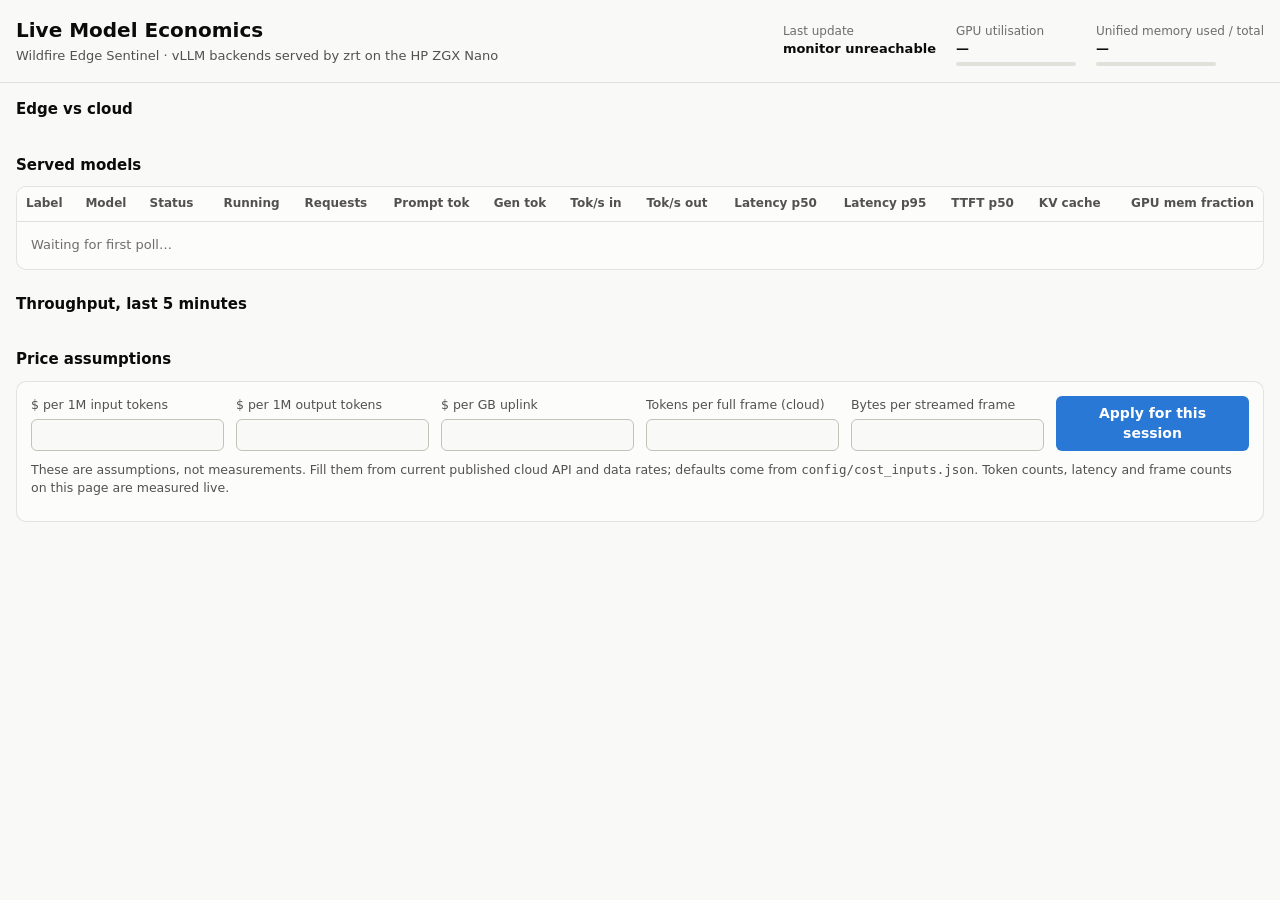
==== sentinel/static/monitor.html @ 72473379 "feat: live model economics dashboard python -m sentinel.monitor polls every zrt-served vLLM backend " ====
<!doctype html>
<html lang="en">
<head>
<meta charset="utf-8">
<meta name="viewport" content="width=device-width, initial-scale=1">
<title>Live Model Economics</title>
<style>
  :root {
    color-scheme: light;
    --page:#f9f9f7; --surface:#fcfcfb; --fg:#0b0b0b; --fg2:#52514e; --muted:#6f6d68;
    --grid:#e1e0d9; --axis:#c3c2b7; --ring:rgba(11,11,11,0.10);
    --s-in:#2a78d6; --s-out:#eb6834;
    --good:#0ca30c; --critical:#d03b3b; --accent:#2a78d6; --accent-fg:#fff;
  }
  @media (prefers-color-scheme: dark) {
    :root:not([data-theme="light"]) {
      color-scheme: dark;
      --page:#0d0d0d; --surface:#1a1a19; --fg:#ffffff; --fg2:#c3c2b7; --muted:#9a9890;
      --grid:#2c2c2a; --axis:#383835; --ring:rgba(255,255,255,0.10);
      --s-in:#3987e5; --s-out:#d95926; --accent:#3987e5;
    }
  }
  :root[data-theme="dark"] {
    color-scheme: dark;
    --page:#0d0d0d; --surface:#1a1a19; --fg:#ffffff; --fg2:#c3c2b7; --muted:#9a9890;
    --grid:#2c2c2a; --axis:#383835; --ring:rgba(255,255,255,0.10);
    --s-in:#3987e5; --s-out:#d95926; --accent:#3987e5;
  }
  * { box-sizing:border-box; }
  body { margin:0; background:var(--page); color:var(--fg);
         font:14px/1.45 system-ui, -apple-system, "Segoe UI", sans-serif; }
  header { display:flex; flex-wrap:wrap; gap:8px 24px; justify-content:space-between; align-items:flex-end;
           padding:16px; border-bottom:1px solid var(--ring); }
  h1 { font-size:20px; margin:0; }
  .sub { color:var(--fg2); font-size:13px; margin:2px 0 0; }
  .hstats { display:flex; flex-wrap:wrap; gap:6px 20px; margin:0; font-size:13px; }
  .hstats div { display:flex; flex-direction:column; min-width:0; }
  .hstats dt { color:var(--muted); font-size:12px; }
  .hstats dd { margin:0; font-weight:600; font-variant-numeric:tabular-nums; }
  .meter { height:4px; width:120px; max-width:100%; background:var(--grid); border-radius:2px; margin-top:3px; overflow:hidden; }
  .meter span { display:block; height:100%; background:var(--accent); border-radius:2px; width:0; }
  main { padding:16px; max-width:1400px; margin:0 auto; }
  section { margin-bottom:24px; }
  h2 { font-size:15px; margin:0 0 10px; }
  .card { background:var(--surface); border:1px solid var(--ring); border-radius:10px; padding:14px; min-width:0; }
  .tiles { display:grid; gap:12px; grid-template-columns:repeat(auto-fit, minmax(min(100%, 230px), 1fr)); }
  .tile h3 { font-size:13px; font-weight:500; color:var(--fg2); margin:0 0 6px; }
  .big { font-size:28px; font-weight:650; line-height:1.15; overflow-wrap:anywhere; }
  .detail { color:var(--fg2); font-size:12.5px; margin-top:6px; }
  .detail b { color:var(--fg); font-weight:600; }
  .hint { color:var(--muted); font-size:13px; font-style:italic; }
  .vs { display:grid; grid-template-columns:1fr 1fr; gap:10px; }
  .vs .big { font-size:21px; white-space:nowrap; }
  .vs small { display:block; color:var(--muted); font-size:12px; }
  .tablewrap { overflow-x:auto; border:1px solid var(--ring); border-radius:10px; background:var(--surface); }
  table { border-collapse:collapse; width:100%; font-variant-numeric:tabular-nums; font-size:13px; }
  th, td { padding:8px 9px; text-align:right; white-space:nowrap; border-bottom:1px solid var(--grid); }
  th { color:var(--fg2); font-weight:600; font-size:12px; position:sticky; top:0; background:var(--surface); }
  th:first-child, td:first-child, th:nth-child(2), td:nth-child(2), th:nth-child(3), td:nth-child(3) { text-align:left; }
  tr:last-child td { border-bottom:0; }
  td.uri { max-width:200px; overflow:hidden; text-overflow:ellipsis; color:var(--fg2); }
  .status { display:inline-flex; align-items:center; gap:5px; font-weight:600; }
  .status::before { content:""; width:8px; height:8px; border-radius:50%; background:currentColor; }
  .status.ok { color:var(--good); } .status.bad { color:var(--critical); }
  .status span { color:var(--fg); font-weight:500; }
  .sparks { display:grid; gap:12px; grid-template-columns:repeat(auto-fit, minmax(min(100%, 320px), 1fr)); }
  .spark-head { display:flex; justify-content:space-between; gap:8px; align-items:baseline; flex-wrap:wrap; }
  .spark-head strong { font-size:14px; }
  .legend { display:flex; gap:12px; font-size:12px; color:var(--fg2); }
  .legend i { display:inline-block; width:12px; height:2px; vertical-align:middle; margin-right:4px; border-radius:1px; }
  .plot { position:relative; margin-top:8px; }
  .plot svg { display:block; width:100%; height:90px; overflow:visible; touch-action:none; }
  .plot .gridl { stroke:var(--grid); stroke-width:1; }
  .plot .base { stroke:var(--axis); stroke-width:1; }
  .plot path { fill:none; stroke-width:2; stroke-linejoin:round; stroke-linecap:round; vector-effect:non-scaling-stroke; }
  .plot .l-in { stroke:var(--s-in); } .plot .l-out { stroke:var(--s-out); }
  .plot .cross { stroke:var(--axis); stroke-width:1; vector-effect:non-scaling-stroke; }
  .axisnote { display:flex; justify-content:space-between; color:var(--muted); font-size:11px; font-variant-numeric:tabular-nums; }
  .tip { position:absolute; top:0; pointer-events:none; background:var(--surface); border:1px solid var(--ring);
         border-radius:6px; padding:4px 8px; font-size:12px; white-space:nowrap; box-shadow:0 2px 8px rgba(0,0,0,.15);
         font-variant-numeric:tabular-nums; display:none; }
  form.prices { display:grid; gap:12px; grid-template-columns:repeat(auto-fit, minmax(min(100%, 180px), 1fr)); align-items:end; }
  label { display:flex; flex-direction:column; gap:4px; font-size:12.5px; color:var(--fg2); }
  input { font:inherit; color:var(--fg); background:var(--page); border:1px solid var(--axis); border-radius:6px; padding:6px 8px; width:100%; }
  input:focus-visible, button:focus-visible { outline:2px solid var(--accent); outline-offset:2px; }
  button { font:inherit; font-weight:600; padding:7px 14px; border-radius:6px; border:0; cursor:pointer;
           background:var(--accent); color:var(--accent-fg); }
  .note { color:var(--fg2); font-size:12.5px; margin:10px 0 0; }
  .empty { padding:14px; color:var(--muted); }
  @media (max-width:520px) { .big { font-size:24px; } header { padding:12px 16px; } main { padding:12px 16px; } }
</style>
</head>
<body>
<header>
  <div>
    <h1>Live Model Economics</h1>
    <p class="sub">Wildfire Edge Sentinel · vLLM backends served by zrt on the HP ZGX Nano</p>
  </div>
  <dl class="hstats" aria-live="polite">
    <div><dt>Last update</dt><dd id="h-ts">—</dd></div>
    <div><dt>GPU utilisation</dt><dd id="h-gpu">—</dd><div class="meter" aria-hidden="true"><span id="m-gpu"></span></div></div>
    <div><dt>Unified memory used / total</dt><dd id="h-mem">—</dd><div class="meter" aria-hidden="true"><span id="m-mem"></span></div></div>
  </dl>
</header>
<main>
  <section aria-labelledby="econ-h">
    <h2 id="econ-h">Edge vs cloud</h2>
    <div class="tiles" id="tiles"></div>
  </section>

  <section aria-labelledby="models-h">
    <h2 id="models-h">Served models</h2>
    <div class="tablewrap" tabindex="0" role="region" aria-labelledby="models-h">
      <table>
        <thead><tr>
          <th scope="col">Label</th><th scope="col">Model</th><th scope="col">Status</th>
          <th scope="col">Running</th><th scope="col">Requests</th>
          <th scope="col">Prompt tok</th><th scope="col">Gen tok</th>
          <th scope="col">Tok/s in</th><th scope="col">Tok/s out</th>
          <th scope="col">Latency p50</th><th scope="col">Latency p95</th><th scope="col">TTFT p50</th>
          <th scope="col">KV cache</th><th scope="col">GPU mem fraction</th>
        </tr></thead>
        <tbody id="rows"><tr><td colspan="14" class="empty">Waiting for first poll…</td></tr></tbody>
      </table>
    </div>
  </section>

  <section aria-labelledby="tp-h">
    <h2 id="tp-h">Throughput, last 5 minutes</h2>
    <div class="sparks" id="sparks"></div>
  </section>

  <section aria-labelledby="pr-h">
    <h2 id="pr-h">Price assumptions</h2>
    <div class="card">
      <form class="prices" id="prices">
        <label>$ per 1M input tokens<input name="usd_per_mtok_in" type="number" min="0" step="any" inputmode="decimal" required></label>
        <label>$ per 1M output tokens<input name="usd_per_mtok_out" type="number" min="0" step="any" inputmode="decimal" required></label>
        <label>$ per GB uplink<input name="usd_per_gb" type="number" min="0" step="any" inputmode="decimal" required></label>
        <label>Tokens per full frame (cloud)<input name="tokens_per_full_frame" type="number" min="0" step="any" inputmode="decimal" required></label>
        <label>Bytes per streamed frame<input name="bytes_per_frame" type="number" min="0" step="any" inputmode="decimal" required></label>
        <button type="submit">Apply for this session</button>
      </form>
      <p class="note">These are assumptions, not measurements. Fill them from current published cloud API
        and data rates; defaults come from <code>config/cost_inputs.json</code>. Token counts, latency and
        frame counts on this page are measured live.</p>
      <p class="note" id="price-msg" role="status"></p>
    </div>
  </section>
</main>
<script>
(() => {
  const $ = (id) => document.getElementById(id);
  const WINDOW_MS = 5 * 60 * 1000;
  const history = {};        // label -> [{t, in, out}]
  let pricesLoaded = false, hover = null;   // hover survives the 2 s re-render

  const esc = (s) => String(s ?? "").replace(/[&<>"']/g, (c) => ({"&":"&amp;","<":"&lt;",">":"&gt;",'"':"&quot;","'":"&#39;"}[c]));
  const isNum = (v) => typeof v === "number" && isFinite(v);
  const DASH = "—";
  function num(v, d = 1) {
    if (!isNum(v)) return DASH;
    const a = Math.abs(v);
    if (a >= 1e9) return (v / 1e9).toFixed(d) + "B";
    if (a >= 1e6) return (v / 1e6).toFixed(d) + "M";
    if (a >= 1e3) return (v / 1e3).toFixed(d) + "k";
    return Number.isInteger(v) ? String(v) : v.toFixed(d);
  }
  const rate = (v) => isNum(v) ? (v >= 100 ? Math.round(v).toLocaleString() : v.toFixed(1)) : DASH;
  const dur = (s) => !isNum(s) ? DASH : s < 1 ? Math.round(s * 1000) + " ms" : s.toFixed(2) + " s";
  const pct = (v, d = 0) => isNum(v) ? v.toFixed(d) + "%" : DASH;
  const gb = (v) => isNum(v) ? v.toFixed(1) + " GB" : DASH;
  function bytes(v) {
    if (!isNum(v)) return DASH;
    const u = ["B", "KB", "MB", "GB", "TB"]; let i = 0;
    while (Math.abs(v) >= 1000 && i < u.length - 1) { v /= 1000; i++; }
    return (i ? v.toFixed(1) : Math.round(v)) + " " + u[i];
  }
  function usd(v) {
    if (!isNum(v)) return DASH;
    if (v === 0) return "$0";
    if (v < 0.0001) return "<$0.0001";
    if (v < 0.01) return "$" + v.toPrecision(2);
    return "$" + v.toLocaleString(undefined, { minimumFractionDigits: 2, maximumFractionDigits: 2 });
  }

  function header(d) {
    $("h-ts").textContent = new Date(d.ts * 1000).toLocaleTimeString();
    const s = d.system || {};
    $("h-gpu").textContent = pct(s.gpu_util_pct);
    $("m-gpu").style.width = isNum(s.gpu_util_pct) ? Math.min(100, s.gpu_util_pct) + "%" : "0";
    $("h-mem").textContent = isNum(s.mem_used_gb) && isNum(s.mem_total_gb) ? `${gb(s.mem_used_gb)} / ${gb(s.mem_total_gb)}` : DASH;
    $("m-mem").style.width = isNum(s.mem_used_gb) && s.mem_total_gb > 0 ? (100 * s.mem_used_gb / s.mem_total_gb) + "%" : "0";
  }

  function tiles(d) {
    const e = d.economics, t = e.total, p = d.prices, priced = p.usd_per_mtok_in > 0 || p.usd_per_mtok_out > 0;
    const out = [], nm = Object.keys(e.models).length;
    out.push(`<div class="card tile"><h3>Tokens processed at the edge</h3>
      <div class="big">${num(t.edge_tokens)}</div>
      <div class="detail"><b>${num(t.prompt_tokens)}</b> input · <b>${num(t.generation_tokens)}</b> output, across ${nm} model${nm === 1 ? "" : "s"} that reported. None of it left the device.</div></div>`);
    out.push(`<div class="card tile"><h3>Equivalent cloud API cost</h3>
      ${priced ? `<div class="big">${usd(t.cloud_equiv_usd)}</div>` : `<div class="big hint">set prices to see $</div>`}
      <div class="detail">What the same input and output tokens would cost at the price assumptions below.</div></div>`);
    const q = e.pipeline;
    if (!q) {
      out.push(`<div class="card tile"><h3>Cascade vs cloud-per-frame</h3><div class="hint">No pipeline data. Start the monitor with
        <code>--pipeline-url http://localhost:8080/api/state</code> while the demo runs.</div></div>`);
    } else {
      const tokHint = p.tokens_per_full_frame > 0 ? "" : `<small>set tokens per full frame</small>`;
      out.push(`<div class="card tile"><h3>Cloud-per-frame cost for frames seen vs edge cascade</h3>
        <div class="vs">
          <div><small>Cloud VLM on every frame</small><div class="big">${priced && p.tokens_per_full_frame > 0 ? usd(q.cloud_per_frame_usd) : DASH}</div>${tokHint}
            <small>${num(q.cloud_per_frame_tokens)} tokens</small></div>
          <div><small>Edge cascade (uplink only)</small><div class="big">${usd(q.edge_uplink_usd)}</div>
            <small>0 cloud tokens · ${num(q.vlm_tokens)} local</small></div>
        </div></div>`);
      out.push(`<div class="card tile"><h3>Model calls avoided by the cascade</h3>
        <div class="big">${num(q.cascade_calls_avoided, 1)}</div>
        <div class="detail"><b>${num(q.frames_seen)}</b> frames seen, <b>${num(q.vlm_calls)}</b> VLM calls
          ${isNum(q.frames_per_vlm_call) ? `· one call per <b>${num(q.frames_per_vlm_call)}</b> frames` : ""}</div></div>`);
      const r = q.upstream_saving_ratio;
      const saved = !isNum(r) ? `<span class="hint">set bytes per frame</span>`
        : q.bytes_up === 0 ? "Nothing sent upstream yet"
        : `${(100 * r).toFixed(r > 0.999 ? 3 : 1)}% less upstream than streaming`;
      out.push(`<div class="card tile"><h3>Bytes sent vs streaming video</h3>
        <div class="vs">
          <div><small>Sent by the cascade</small><div class="big">${bytes(q.bytes_up)}</div></div>
          <div><small>Streaming every frame</small><div class="big">${p.bytes_per_frame > 0 ? bytes(q.video_bytes_equiv) : DASH}</div></div>
        </div><div class="detail">${saved}${p.usd_per_gb > 0 && p.bytes_per_frame > 0 ? ` · video upload ≈ ${usd(q.video_upload_usd)}` : ""}</div></div>`);
    }
    $("tiles").innerHTML = out.join("");
  }

  function rows(d) {
    if (!d.models.length) { $("rows").innerHTML = `<tr><td colspan="14" class="empty">No vllm-*.json in the run dir. Is zrt serving a model?</td></tr>`; return; }
    $("rows").innerHTML = d.models.map((m) => {
      const ok = m.status === "ok";
      return `<tr>
        <td><strong>${esc(m.label)}</strong></td>
        <td class="uri" title="${esc(m.model_uri)}">${esc(m.model_uri) || DASH}</td>
        <td><span class="status ${ok ? "ok" : "bad"}" ${ok ? "" : `title="${esc(m.error)}"`}><span>${ok ? "live" : "unreachable"}</span></span></td>
        <td>${num(m.running, 0)}</td><td>${num(m.requests)}</td>
        <td>${num(m.prompt_tokens)}</td><td>${num(m.generation_tokens)}</td>
        <td>${rate(m.prompt_tok_per_s)}</td><td>${rate(m.gen_tok_per_s)}</td>
        <td>${dur(m.latency_p50_s)}</td><td>${dur(m.latency_p95_s)}</td><td>${dur(m.ttft_p50_s)}</td>
        <td>${pct(m.kv_cache_pct, 1)}</td><td>${isNum(m.gpu_memory_fraction) ? Math.round(m.gpu_memory_fraction * 100) + "%" : DASH}</td></tr>`;
    }).join("");
  }

  function record(d) {
    const now = d.ts * 1000;
    for (const m of d.models) {
      const h = history[m.label] || (history[m.label] = []);
      h.push({ t: now, in: m.prompt_tok_per_s, out: m.gen_tok_per_s });
      while (h.length && h[0].t < now - WINDOW_MS) h.shift();
    }
  }

  // one path per series; null rates break the line instead of drawing a false zero
  function pathFor(h, key, t0, ymax) {
    let dstr = "", pen = false;
    for (const p of h) {
      if (!isNum(p[key])) { pen = false; continue; }
      const x = ((p.t - t0) / WINDOW_MS) * 300, y = 60 - (p[key] / ymax) * 56;
      dstr += (pen ? "L" : "M") + x.toFixed(1) + " " + y.toFixed(1);
      pen = true;
    }
    return dstr;
  }

  function sparks(d) {
    const now = d.ts * 1000, t0 = now - WINDOW_MS;
    const html = d.models.map((m, i) => {
      const h = history[m.label] || [];
      const vals = h.flatMap((p) => [p.in, p.out]).filter(isNum);
      const ymax = Math.max(1, ...vals);
      return `<div class="card">
        <div class="spark-head"><strong>${esc(m.label)}</strong>
          <span class="legend"><span><i style="background:var(--s-in)"></i>input ${rate(m.prompt_tok_per_s)} tok/s</span>
          <span><i style="background:var(--s-out)"></i>output ${rate(m.gen_tok_per_s)} tok/s</span></span></div>
        <div class="plot" data-i="${i}">
          <svg viewBox="0 0 300 60" preserveAspectRatio="none" role="img"
               aria-label="${esc(m.label)} input and output tokens per second over the last 5 minutes; peak ${rate(ymax)} tok/s">
            <line class="gridl" x1="0" x2="300" y1="4" y2="4" vector-effect="non-scaling-stroke"/>
            <line class="base" x1="0" x2="300" y1="60" y2="60" vector-effect="non-scaling-stroke"/>
            <path class="l-in" d="${pathFor(h, "in", t0, ymax)}"/>
            <path class="l-out" d="${pathFor(h, "out", t0, ymax)}"/>
            <line class="cross" x1="0" x2="0" y1="0" y2="60" visibility="hidden"/>
          </svg>
          <div class="tip"></div>
        </div>
        <div class="axisnote"><span>−5 min</span><span>top line ${rate(ymax)} tok/s</span><span>now</span></div></div>`;
    }).join("");
    $("sparks").innerHTML = html || `<div class="card empty">No models yet.</div>`;
    $("sparks").querySelectorAll(".plot").forEach((el) => {
      const m = d.models[+el.dataset.i], h = history[m.label] || [];
      const svg = el.querySelector("svg"), cross = el.querySelector(".cross"), tip = el.querySelector(".tip");
      const move = (ev) => {
        if (!h.length) return;
        const r = svg.getBoundingClientRect(), fx = Math.min(1, Math.max(0, (ev.clientX - r.left) / r.width));
        const tt = t0 + fx * WINDOW_MS;
        let best = h[0];
        for (const p of h) if (Math.abs(p.t - tt) < Math.abs(best.t - tt)) best = p;
        const x = ((best.t - t0) / WINDOW_MS) * 300;
        cross.setAttribute("x1", x); cross.setAttribute("x2", x); cross.setAttribute("visibility", "visible");
        tip.innerHTML = `${new Date(best.t).toLocaleTimeString()}<br>in <b>${rate(best.in)}</b> · out <b>${rate(best.out)}</b> tok/s`;
        tip.style.display = "block";
        const px = (x / 300) * r.width, w = tip.offsetWidth;
        tip.style.left = Math.min(Math.max(0, px - w / 2), r.width - w) + "px";
        tip.style.top = "-38px";
      };
      const leave = () => { hover = null; cross.setAttribute("visibility", "hidden"); tip.style.display = "none"; };
      svg.addEventListener("pointermove", (ev) => { hover = { label: m.label, clientX: ev.clientX }; move(ev); });
      svg.addEventListener("pointerleave", leave);
      if (hover && hover.label === m.label) move(hover);
    });
  }

  function fillPrices(p) {
    const f = $("prices");
    for (const k of ["usd_per_mtok_in", "usd_per_mtok_out", "usd_per_gb", "tokens_per_full_frame", "bytes_per_frame"]) f.elements[k].value = p[k];
  }

  $("prices").addEventListener("submit", async (ev) => {
    ev.preventDefault();
    const body = {};
    for (const el of ev.target.elements) if (el.name) body[el.name] = parseFloat(el.value);
    try {
      const r = await fetch("/api/prices", { method: "POST", headers: { "Content-Type": "application/json" }, body: JSON.stringify(body) });
      if (!r.ok) throw new Error(r.status === 422 ? "values must be non-negative numbers" : "HTTP " + r.status);
      fillPrices(await r.json());
      $("price-msg").textContent = "Applied for this session (not saved to disk).";
      refresh();
    } catch (e) { $("price-msg").textContent = "Could not apply prices: " + e.message; }
  });

  async function refresh() {
    try {
      const d = await (await fetch("/api/live", { cache: "no-store" })).json();
      if (!pricesLoaded) { fillPrices(d.prices); pricesLoaded = true; }
      record(d); header(d); tiles(d); rows(d); sparks(d);
    } catch (e) {
      $("h-ts").textContent = "monitor unreachable";
    }
  }
  setInterval(refresh, 2000);
  refresh();
})();
</script>
</body>
</html>
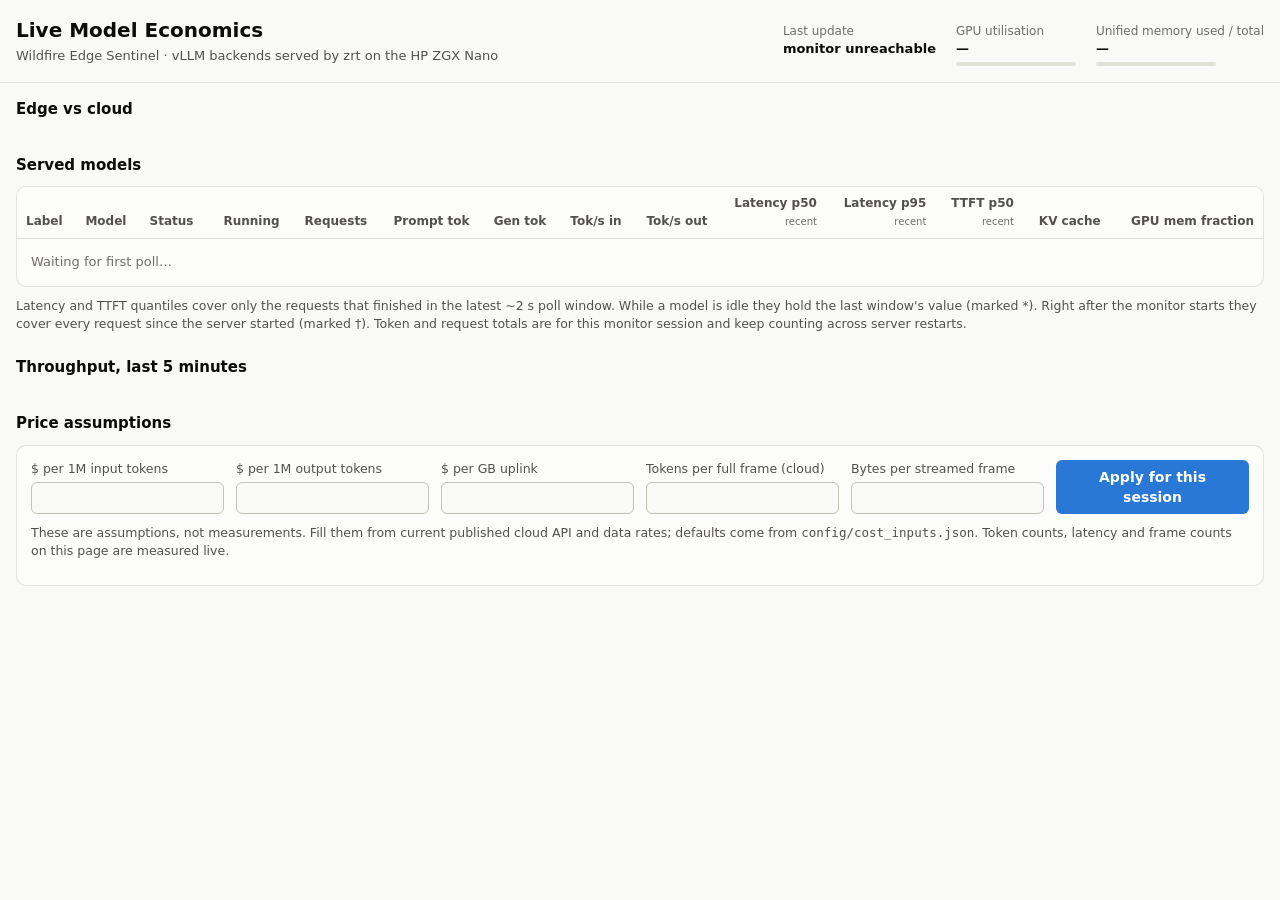
==== commit 22c5e009: "fix: non-blocking live metrics, windowed latency, stable totals - One daemon poller thread (started " ====
--- a/sentinel/static/monitor.html
+++ b/sentinel/static/monitor.html
@@ -55,7 +55,9 @@
   .tablewrap { overflow-x:auto; border:1px solid var(--ring); border-radius:10px; background:var(--surface); }
   table { border-collapse:collapse; width:100%; font-variant-numeric:tabular-nums; font-size:13px; }
   th, td { padding:8px 9px; text-align:right; white-space:nowrap; border-bottom:1px solid var(--grid); }
-  th { color:var(--fg2); font-weight:600; font-size:12px; position:sticky; top:0; background:var(--surface); }
+  th { color:var(--fg2); font-weight:600; font-size:12px; position:sticky; top:0; background:var(--surface); vertical-align:bottom; }
+  th small { font-weight:400; color:var(--muted); }
+  .mark { color:var(--muted); }
   th:first-child, td:first-child, th:nth-child(2), td:nth-child(2), th:nth-child(3), td:nth-child(3) { text-align:left; }
   tr:last-child td { border-bottom:0; }
   td.uri { max-width:200px; overflow:hidden; text-overflow:ellipsis; color:var(--fg2); }
@@ -117,12 +119,16 @@
           <th scope="col">Running</th><th scope="col">Requests</th>
           <th scope="col">Prompt tok</th><th scope="col">Gen tok</th>
           <th scope="col">Tok/s in</th><th scope="col">Tok/s out</th>
-          <th scope="col">Latency p50</th><th scope="col">Latency p95</th><th scope="col">TTFT p50</th>
+          <th scope="col">Latency p50<br><small>recent</small></th><th scope="col">Latency p95<br><small>recent</small></th><th scope="col">TTFT p50<br><small>recent</small></th>
           <th scope="col">KV cache</th><th scope="col">GPU mem fraction</th>
         </tr></thead>
         <tbody id="rows"><tr><td colspan="14" class="empty">Waiting for first poll…</td></tr></tbody>
       </table>
     </div>
+    <p class="note">Latency and TTFT quantiles cover only the requests that finished in the latest ~2 s poll
+      window. While a model is idle they hold the last window's value (marked *). Right after the monitor
+      starts they cover every request since the server started (marked †). Token and request totals are
+      for this monitor session and keep counting across server restarts.</p>
   </section>
 
   <section aria-labelledby="tp-h">
@@ -152,12 +158,15 @@
 (() => {
   const $ = (id) => document.getElementById(id);
   const WINDOW_MS = 5 * 60 * 1000;
-  const history = {};        // label -> [{t, in, out}]
+  const history = new Map();   // label -> [{t, in, out}]
   let pricesLoaded = false, hover = null;   // hover survives the 2 s re-render
 
   const esc = (s) => String(s ?? "").replace(/[&<>"']/g, (c) => ({"&":"&amp;","<":"&lt;",">":"&gt;",'"':"&quot;","'":"&#39;"}[c]));
   const isNum = (v) => typeof v === "number" && isFinite(v);
   const DASH = "—";
+  const WINDOW_MARK = { held: "*", since_start: "†" };
+  const WINDOW_NOTE = { window: "requests finished in the latest poll window", held: "no new requests: last window's value",
+                        since_start: "all requests since the server started" };
   function num(v, d = 1) {
     if (!isNum(v)) return DASH;
     const a = Math.abs(v);
@@ -214,7 +223,7 @@
             <small>${num(q.cloud_per_frame_tokens)} tokens</small></div>
           <div><small>Edge cascade (uplink only)</small><div class="big">${usd(q.edge_uplink_usd)}</div>
             <small>0 cloud tokens · ${num(q.vlm_tokens)} local</small></div>
-        </div></div>`);
+        </div><div class="detail">Cloud side prices input tokens only (frames × tokens per full frame × $/M input); output tokens and upload bytes are not included.</div></div>`);
       out.push(`<div class="card tile"><h3>Model calls avoided by the cascade</h3>
         <div class="big">${num(q.cascade_calls_avoided, 1)}</div>
         <div class="detail"><b>${num(q.frames_seen)}</b> frames seen, <b>${num(q.vlm_calls)}</b> VLM calls
@@ -243,15 +252,18 @@
         <td>${num(m.running, 0)}</td><td>${num(m.requests)}</td>
         <td>${num(m.prompt_tokens)}</td><td>${num(m.generation_tokens)}</td>
         <td>${rate(m.prompt_tok_per_s)}</td><td>${rate(m.gen_tok_per_s)}</td>
-        <td>${dur(m.latency_p50_s)}</td><td>${dur(m.latency_p95_s)}</td><td>${dur(m.ttft_p50_s)}</td>
+        ${[m.latency_p50_s, m.latency_p95_s, m.ttft_p50_s].map((v) => `<td title="${WINDOW_NOTE[m.latency_window] || ""}">${dur(v)}${isNum(v) ? (WINDOW_MARK[m.latency_window] || "") : ""}</td>`).join("")}
         <td>${pct(m.kv_cache_pct, 1)}</td><td>${isNum(m.gpu_memory_fraction) ? Math.round(m.gpu_memory_fraction * 100) + "%" : DASH}</td></tr>`;
     }).join("");
   }
 
   function record(d) {
-    const now = d.ts * 1000;
+    const now = d.ts * 1000, live = new Set(d.models.map((m) => m.label));
+    for (const label of [...history.keys()]) if (!live.has(label)) history.delete(label);
     for (const m of d.models) {
-      const h = history[m.label] || (history[m.label] = []);
+      if (!history.has(m.label)) history.set(m.label, []);
+      const h = history.get(m.label);
+      if (h.length && h[h.length - 1].t === now) continue;   // same server poll seen twice
       h.push({ t: now, in: m.prompt_tok_per_s, out: m.gen_tok_per_s });
       while (h.length && h[0].t < now - WINDOW_MS) h.shift();
     }
@@ -272,7 +284,7 @@
   function sparks(d) {
     const now = d.ts * 1000, t0 = now - WINDOW_MS;
     const html = d.models.map((m, i) => {
-      const h = history[m.label] || [];
+      const h = history.get(m.label) || [];
       const vals = h.flatMap((p) => [p.in, p.out]).filter(isNum);
       const ymax = Math.max(1, ...vals);
       return `<div class="card">
@@ -294,7 +306,7 @@
     }).join("");
     $("sparks").innerHTML = html || `<div class="card empty">No models yet.</div>`;
     $("sparks").querySelectorAll(".plot").forEach((el) => {
-      const m = d.models[+el.dataset.i], h = history[m.label] || [];
+      const m = d.models[+el.dataset.i], h = history.get(m.label) || [];
       const svg = el.querySelector("svg"), cross = el.querySelector(".cross"), tip = el.querySelector(".tip");
       const move = (ev) => {
         if (!h.length) return;
@@ -335,17 +347,21 @@
     } catch (e) { $("price-msg").textContent = "Could not apply prices: " + e.message; }
   });
 
+  const timeoutSignal = (ms) => (window.AbortSignal && AbortSignal.timeout) ? AbortSignal.timeout(ms) : undefined;
   async function refresh() {
     try {
-      const d = await (await fetch("/api/live", { cache: "no-store" })).json();
+      const r = await fetch("/api/live", { cache: "no-store", signal: timeoutSignal(5000) });
+      if (!r.ok) throw new Error("HTTP " + r.status);
+      const d = await r.json();
       if (!pricesLoaded) { fillPrices(d.prices); pricesLoaded = true; }
       record(d); header(d); tiles(d); rows(d); sparks(d);
     } catch (e) {
       $("h-ts").textContent = "monitor unreachable";
     }
   }
-  setInterval(refresh, 2000);
-  refresh();
+  // self-scheduling: never more than one request in flight, even if the monitor is slow
+  async function loop() { await refresh(); setTimeout(loop, 2000); }
+  loop();
 })();
 </script>
 </body>
